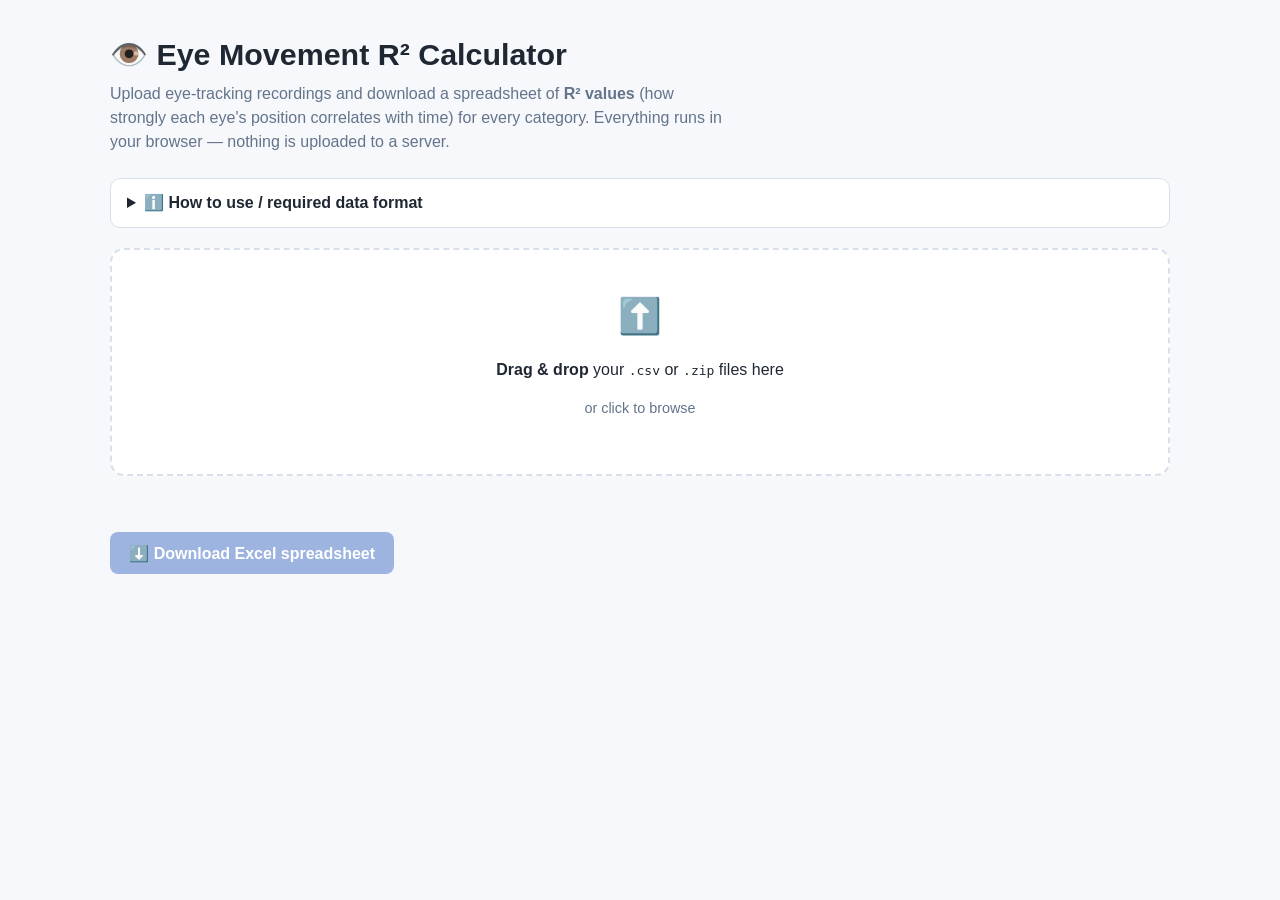
==== index.html @ cd073bf0 "a" ====
<!DOCTYPE html>
<html lang="en">
<head>
  <meta charset="UTF-8" />
  <meta name="viewport" content="width=device-width, initial-scale=1.0" />
  <title>Eye Movement R² Calculator</title>
  <link rel="stylesheet" href="styles.css" />
</head>
<body>
  <main>
    <header>
      <h1>👁️ Eye Movement R² Calculator</h1>
      <p class="subtitle">
        Upload eye-tracking recordings and download a spreadsheet of
        <strong>R² values</strong> (how strongly each eye's position correlates
        with time) for every category. Everything runs in your browser — nothing
        is uploaded to a server.
      </p>
    </header>

    <details class="info">
      <summary>ℹ️ How to use / required data format</summary>
      <ol>
        <li>Your files must match the column format in this template:
          <a id="templateLink" href="#" target="_blank" rel="noopener">Example Google Sheet</a>.</li>
        <li>Each recording is a <code>.csv</code> with columns
          <code>Time(sec), LH, RH, LV, RV, TargetH, TargetV</code>.</li>
        <li>Upload the individual <code>.csv</code> files <strong>or</strong> a
          <code>.zip</code> containing them (one zip per patient works well).</li>
        <li>Patient name and category (Horizontal/Vertical, frequency, B/R) are
          read automatically from the file names — keep the original names.</li>
      </ol>
      <p class="warning">
        ⚠️ The calculator will not work if the files are not in the correct
        format. Only the <strong>LH</strong> and <strong>RH</strong> channels are
        used (this matches the reference sheet).
      </p>
    </details>

    <section id="dropZone" class="dropzone" tabindex="0">
      <input id="fileInput" type="file" accept=".csv,.zip" multiple hidden />
      <div class="dz-inner">
        <div class="dz-icon">⬆️</div>
        <p><strong>Drag &amp; drop</strong> your <code>.csv</code> or
          <code>.zip</code> files here</p>
        <p class="dz-sub">or click to browse</p>
      </div>
    </section>

    <div id="status" class="status"></div>
    <div id="warnings"></div>

    <div class="actions">
      <button id="downloadBtn" class="primary" disabled>
        ⬇️ Download Excel spreadsheet
      </button>
      <span id="redNote" class="red-note" style="display:none">
        🔴 Red columns are <strong>R-type</strong> categories.
      </span>
    </div>

    <div id="results" class="results"></div>
  </main>

  <script src="vendor/jszip.min.js"></script>
  <script src="vendor/exceljs.min.js"></script>
  <script src="app.js"></script>
</body>
</html>
---- styles.css ----
:root {
  --bg: #f6f8fb;
  --card: #ffffff;
  --border: #d9e0ea;
  --text: #1f2733;
  --muted: #64748b;
  --accent: #2563eb;
  --accent-hover: #1d4ed8;
  --red: #d00000;
  --ok: #15803d;
  --warn-bg: #fff7ed;
  --warn-border: #fdba74;
}

* { box-sizing: border-box; }

body {
  margin: 0;
  background: var(--bg);
  color: var(--text);
  font-family: -apple-system, BlinkMacSystemFont, "Segoe UI", Roboto,
    "Malgun Gothic", "맑은 고딕", sans-serif;
  line-height: 1.5;
}

main {
  max-width: 1100px;
  margin: 0 auto;
  padding: 2rem 1.25rem 4rem;
}

h1 { margin: 0 0 .25rem; font-size: 1.9rem; }
.subtitle { color: var(--muted); margin: .25rem 0 1.5rem; max-width: 70ch; }

/* Info panel */
.info {
  background: var(--card);
  border: 1px solid var(--border);
  border-radius: 10px;
  padding: .75rem 1rem;
  margin-bottom: 1.25rem;
}
.info summary { cursor: pointer; font-weight: 600; }
.info ol { margin: .75rem 0; padding-left: 1.25rem; }
.info code {
  background: #eef2f7;
  padding: .1rem .35rem;
  border-radius: 4px;
  font-size: .85em;
}
.warning {
  background: var(--warn-bg);
  border: 1px solid var(--warn-border);
  border-radius: 8px;
  padding: .6rem .8rem;
  margin: .5rem 0 0;
}

/* Drop zone */
.dropzone {
  background: var(--card);
  border: 2px dashed var(--border);
  border-radius: 14px;
  padding: 2.5rem 1rem;
  text-align: center;
  cursor: pointer;
  transition: border-color .15s, background .15s;
  outline: none;
}
.dropzone:hover, .dropzone:focus, .dropzone.hover {
  border-color: var(--accent);
  background: #f0f6ff;
}
.dz-icon { font-size: 2.2rem; }
.dz-sub { color: var(--muted); font-size: .9rem; margin-top: .25rem; }

/* Status + warnings */
.status { margin: 1.1rem 0 .25rem; min-height: 1.4rem; font-weight: 600; }
.status .ok { color: var(--ok); }
.status .error, .error { color: var(--red); }
.warn {
  background: var(--warn-bg);
  border: 1px solid var(--warn-border);
  border-radius: 8px;
  padding: .45rem .7rem;
  margin: .35rem 0;
  font-size: .9rem;
}

/* Actions */
.actions {
  display: flex;
  align-items: center;
  gap: 1rem;
  margin: 1rem 0;
  flex-wrap: wrap;
}
button.primary {
  background: var(--accent);
  color: #fff;
  border: none;
  border-radius: 8px;
  padding: .7rem 1.2rem;
  font-size: 1rem;
  font-weight: 600;
  cursor: pointer;
  transition: background .15s;
}
button.primary:hover:not(:disabled) { background: var(--accent-hover); }
button.primary:disabled { background: #9db4e0; cursor: not-allowed; }
.red-note { color: var(--muted); font-size: .9rem; }

/* Results table */
.results { overflow-x: auto; margin-top: .5rem; }
table {
  border-collapse: collapse;
  width: 100%;
  background: var(--card);
  border-radius: 10px;
  overflow: hidden;
  font-size: .9rem;
}
th, td {
  border: 1px solid var(--border);
  padding: .45rem .6rem;
  text-align: right;
  white-space: nowrap;
}
th {
  background: #f2f5f9;
  position: sticky;
  top: 0;
  text-align: center;
}
td.patient { text-align: left; font-weight: 600; }
th:first-child, td:first-child, th:nth-child(2), td:nth-child(2) { text-align: left; }
.red { color: var(--red) !important; }
tbody tr:nth-child(4n+1) td, tbody tr:nth-child(4n+2) td { background: #fbfcfe; }
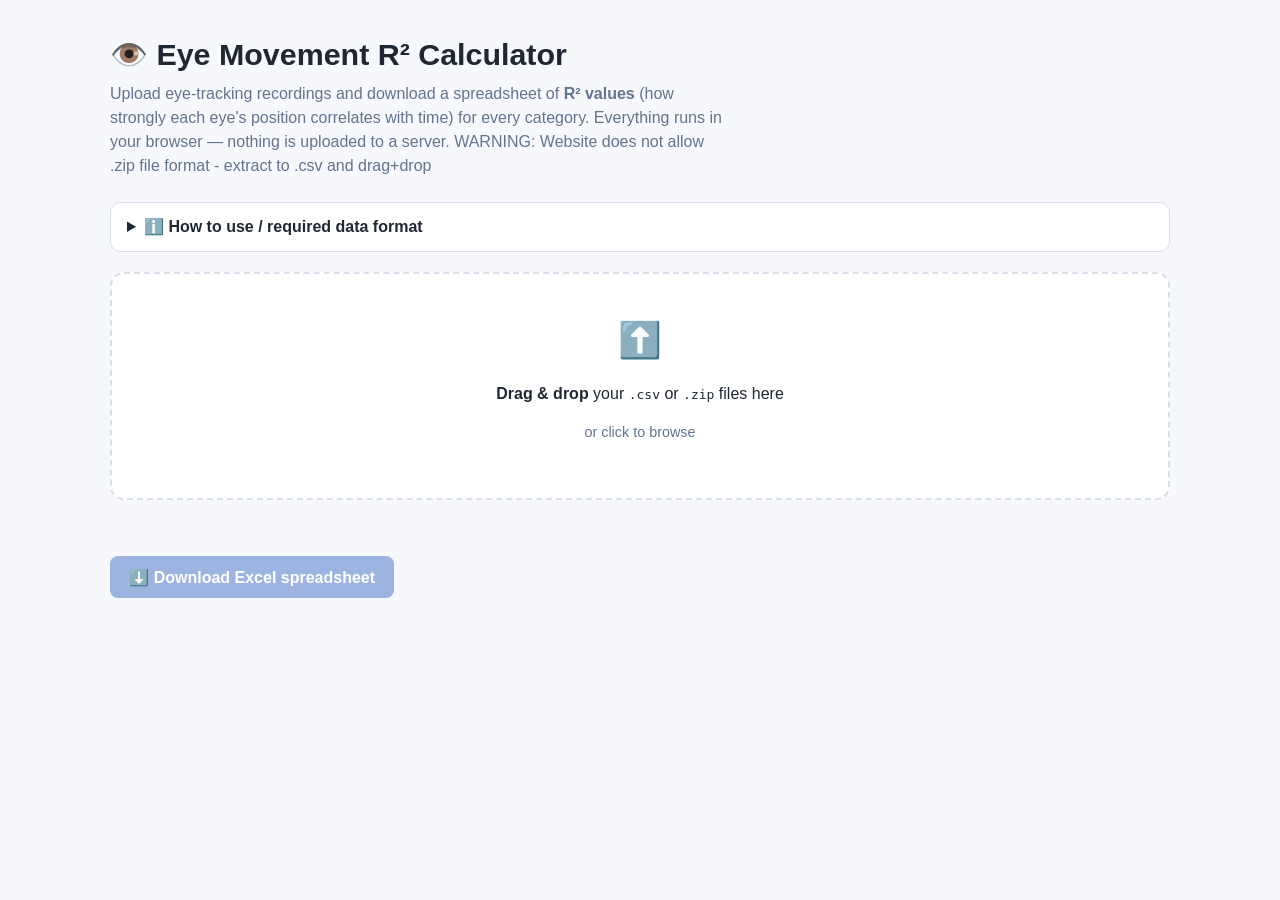
==== commit 9cf1d901: "updateinfo" ====
--- a/index.html
+++ b/index.html
@@ -15,6 +15,7 @@
         <strong>R² values</strong> (how strongly each eye's position correlates
         with time) for every category. Everything runs in your browser — nothing
         is uploaded to a server.
+        WARNING: Website does not allow .zip file format - extract to .csv and drag+drop
       </p>
     </header>
 
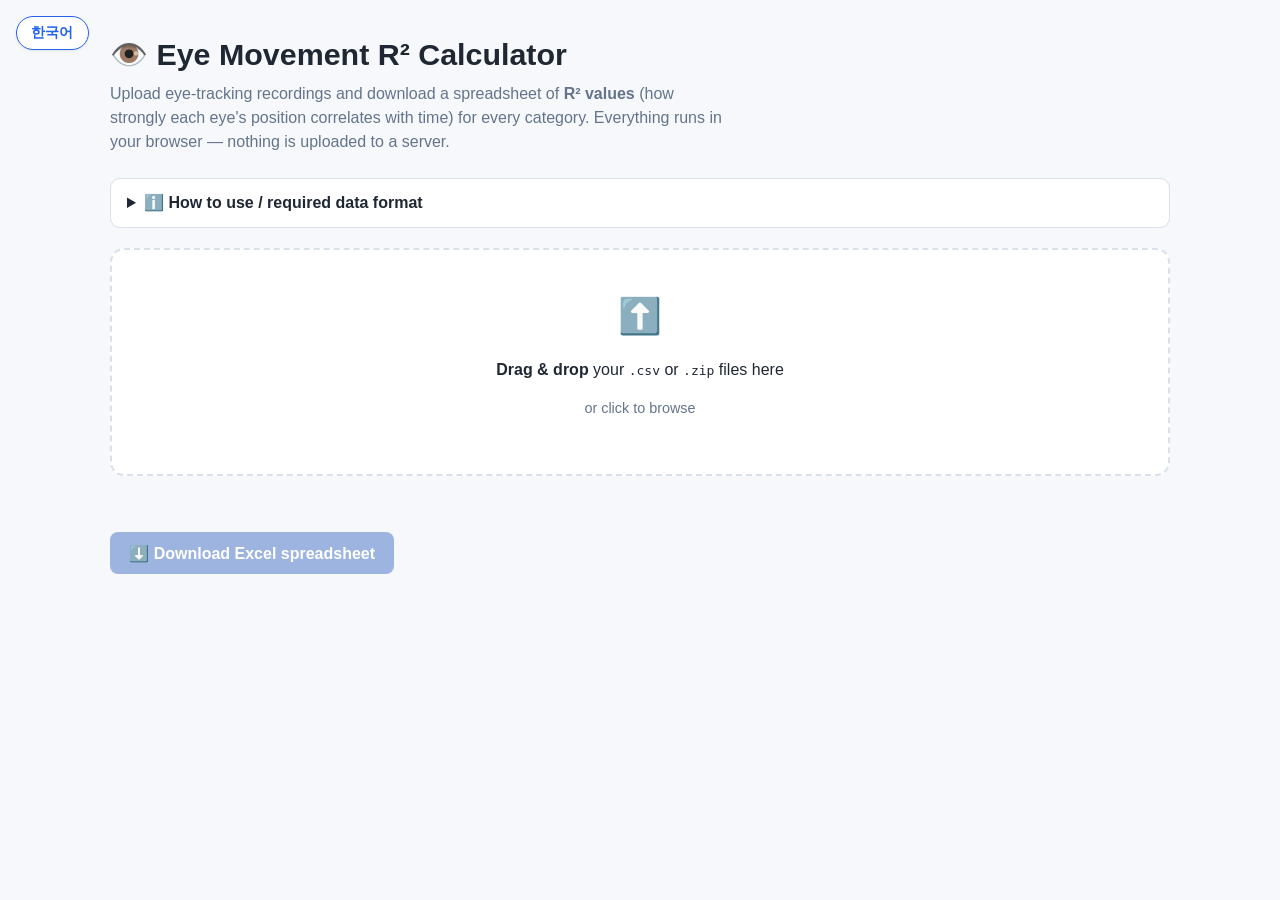
==== commit b9e91e4e: "fix" ====
--- a/index.html
+++ b/index.html
@@ -7,31 +7,32 @@
   <link rel="stylesheet" href="styles.css" />
 </head>
 <body>
+  <button id="langToggle" class="lang-toggle" type="button">한국어</button>
+
   <main>
     <header>
-      <h1>👁️ Eye Movement R² Calculator</h1>
-      <p class="subtitle">
+      <h1 data-i18n="title">👁️ Eye Movement R² Calculator</h1>
+      <p class="subtitle" data-i18n-html="subtitle">
         Upload eye-tracking recordings and download a spreadsheet of
         <strong>R² values</strong> (how strongly each eye's position correlates
         with time) for every category. Everything runs in your browser — nothing
         is uploaded to a server.
-        WARNING: Website does not allow .zip file format - extract to .csv and drag+drop
       </p>
     </header>
 
     <details class="info">
-      <summary>ℹ️ How to use / required data format</summary>
+      <summary data-i18n="infoSummary">ℹ️ How to use / required data format</summary>
       <ol>
-        <li>Your files must match the column format in this template:
+        <li data-i18n-html="step1">Your files must match the column format in this template:
           <a id="templateLink" href="#" target="_blank" rel="noopener">Example Google Sheet</a>.</li>
-        <li>Each recording is a <code>.csv</code> with columns
+        <li data-i18n-html="step2">Each recording is a <code>.csv</code> with columns
           <code>Time(sec), LH, RH, LV, RV, TargetH, TargetV</code>.</li>
-        <li>Upload the individual <code>.csv</code> files <strong>or</strong> a
+        <li data-i18n-html="step3">Upload the individual <code>.csv</code> files <strong>or</strong> a
           <code>.zip</code> containing them (one zip per patient works well).</li>
-        <li>Patient name and category (Horizontal/Vertical, frequency, B/R) are
+        <li data-i18n-html="step4">Patient name and category (Horizontal/Vertical, frequency, B/R) are
           read automatically from the file names — keep the original names.</li>
       </ol>
-      <p class="warning">
+      <p class="warning" data-i18n-html="warning">
         ⚠️ The calculator will not work if the files are not in the correct
         format. Only the <strong>LH</strong> and <strong>RH</strong> channels are
         used (this matches the reference sheet).
@@ -42,9 +43,9 @@
       <input id="fileInput" type="file" accept=".csv,.zip" multiple hidden />
       <div class="dz-inner">
         <div class="dz-icon">⬆️</div>
-        <p><strong>Drag &amp; drop</strong> your <code>.csv</code> or
+        <p data-i18n-html="dropTitle"><strong>Drag &amp; drop</strong> your <code>.csv</code> or
           <code>.zip</code> files here</p>
-        <p class="dz-sub">or click to browse</p>
+        <p class="dz-sub" data-i18n="dropSub">or click to browse</p>
       </div>
     </section>
 
@@ -52,10 +53,10 @@
     <div id="warnings"></div>
 
     <div class="actions">
-      <button id="downloadBtn" class="primary" disabled>
+      <button id="downloadBtn" class="primary" disabled data-i18n="downloadBtn">
         ⬇️ Download Excel spreadsheet
       </button>
-      <span id="redNote" class="red-note" style="display:none">
+      <span id="redNote" class="red-note" style="display:none" data-i18n-html="redNote">
         🔴 Red columns are <strong>R-type</strong> categories.
       </span>
     </div>
@@ -63,8 +64,15 @@
     <div id="results" class="results"></div>
   </main>
 
+  <!-- Local copies (offline use). If missing/blocked, fall back to a CDN. -->
   <script src="vendor/jszip.min.js"></script>
+  <script>
+    window.JSZip || document.write('<script src="https://cdnjs.cloudflare.com/ajax/libs/jszip/3.10.1/jszip.min.js"><\/script>');
+  </script>
   <script src="vendor/exceljs.min.js"></script>
+  <script>
+    window.ExcelJS || document.write('<script src="https://cdnjs.cloudflare.com/ajax/libs/exceljs/4.4.0/exceljs.min.js"><\/script>');
+  </script>
   <script src="app.js"></script>
 </body>
 </html>
--- a/styles.css
+++ b/styles.css
@@ -27,6 +27,30 @@
   max-width: 1100px;
   margin: 0 auto;
   padding: 2rem 1.25rem 4rem;
+}
+
+/* Language toggle (top-left) */
+.lang-toggle {
+  position: fixed;
+  top: 1rem;
+  left: 1rem;
+  z-index: 10;
+  background: var(--card);
+  color: var(--accent);
+  border: 1px solid var(--accent);
+  border-radius: 999px;
+  padding: .4rem .9rem;
+  font-size: .9rem;
+  font-weight: 600;
+  cursor: pointer;
+  box-shadow: 0 1px 3px rgba(0, 0, 0, .08);
+  transition: background .15s, color .15s;
+}
+.lang-toggle:hover { background: var(--accent); color: #fff; }
+
+@media (max-width: 720px) {
+  /* Keep the heading clear of the fixed toggle on narrow screens. */
+  header { padding-top: 2.5rem; }
 }
 
 h1 { margin: 0 0 .25rem; font-size: 1.9rem; }
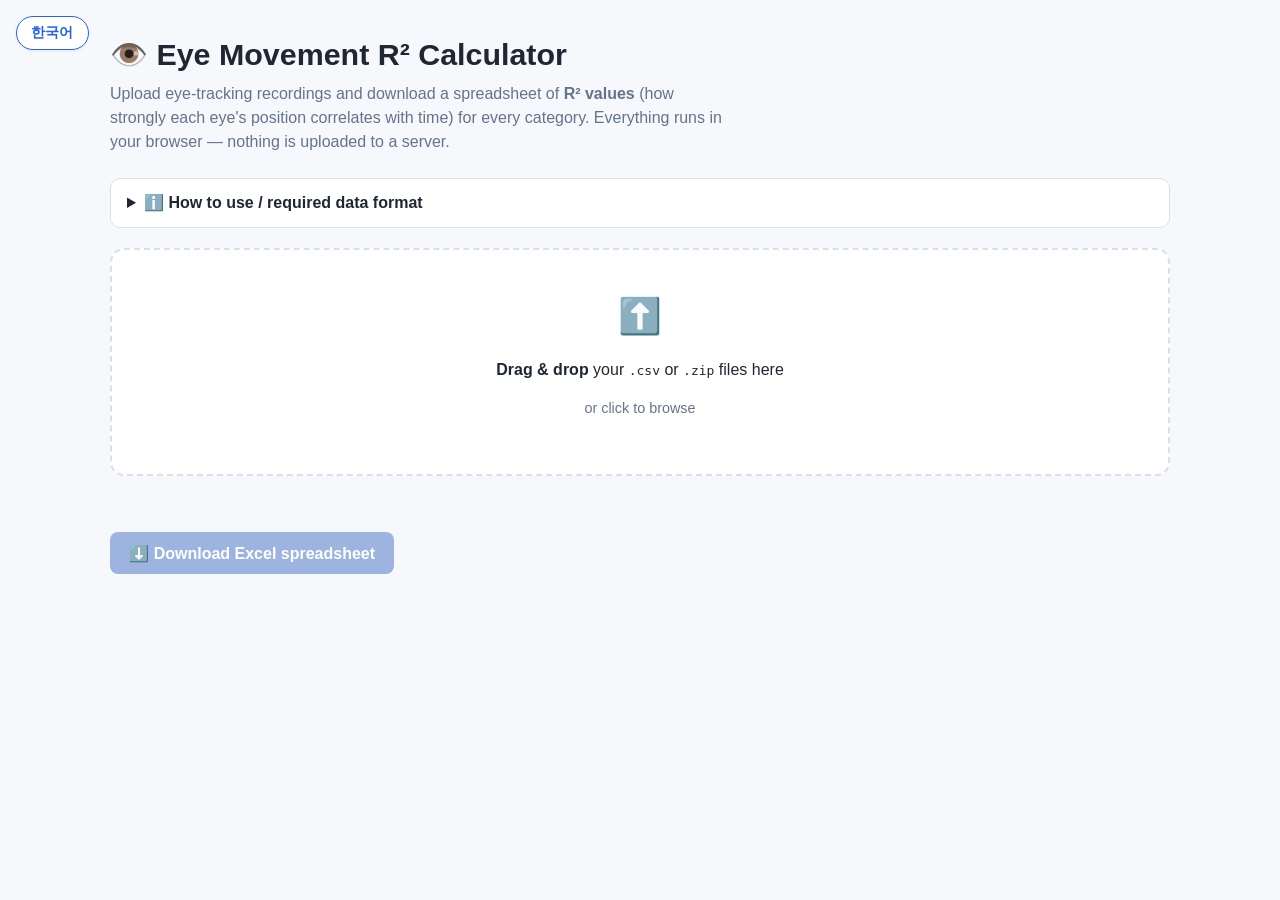
==== commit c213cdbc: "average_fix" ====
--- a/index.html
+++ b/index.html
@@ -4,7 +4,8 @@
   <meta charset="UTF-8" />
   <meta name="viewport" content="width=device-width, initial-scale=1.0" />
   <title>Eye Movement R² Calculator</title>
-  <link rel="stylesheet" href="styles.css" />
+  <!-- Bump ?v= on each deploy so browsers fetch the new file instead of a cached copy. -->
+  <link rel="stylesheet" href="styles.css?v=3" />
 </head>
 <body>
   <button id="langToggle" class="lang-toggle" type="button">한국어</button>
@@ -62,6 +63,11 @@
     </div>
 
     <div id="results" class="results"></div>
+
+    <h2 id="avgHeading" class="avg-heading" style="display:none" data-i18n="avgHeading">
+      Average of Left &amp; Right eye
+    </h2>
+    <div id="avgResults" class="results"></div>
   </main>
 
   <!-- Local copies (offline use). If missing/blocked, fall back to a CDN. -->
@@ -73,6 +79,6 @@
   <script>
     window.ExcelJS || document.write('<script src="https://cdnjs.cloudflare.com/ajax/libs/exceljs/4.4.0/exceljs.min.js"><\/script>');
   </script>
-  <script src="app.js"></script>
+  <script src="app.js?v=3"></script>
 </body>
 </html>
--- a/styles.css
+++ b/styles.css
@@ -134,6 +134,14 @@
 button.primary:disabled { background: #9db4e0; cursor: not-allowed; }
 .red-note { color: var(--muted); font-size: .9rem; }
 
+/* Average table heading */
+.avg-heading {
+  margin: 2rem 0 .25rem;
+  font-size: 1.15rem;
+  padding-top: 1rem;
+  border-top: 2px solid var(--border);
+}
+
 /* Results table */
 .results { overflow-x: auto; margin-top: .5rem; }
 table {
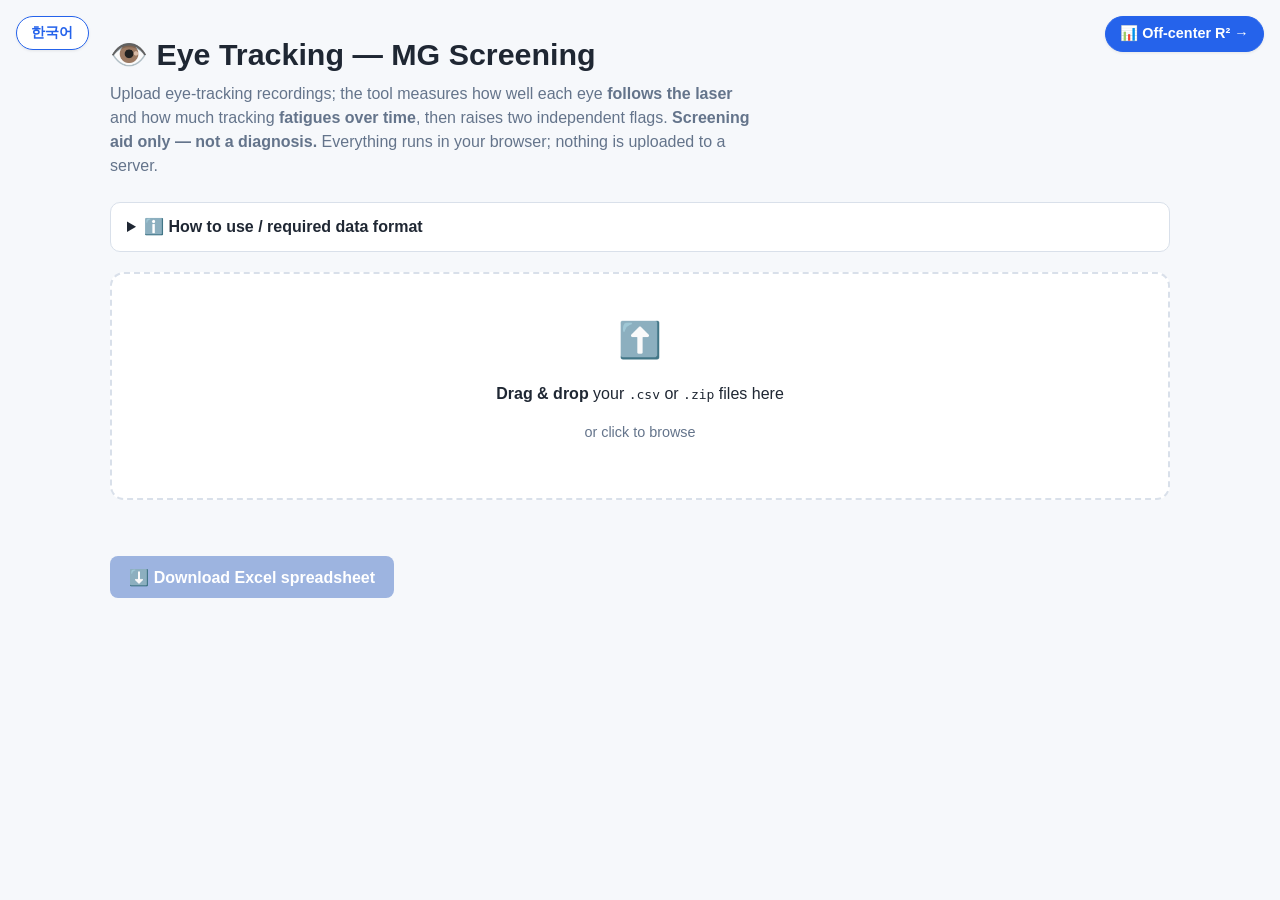
==== commit 9a157df8: "v1 I pulled my prev publish because the new one is different from how I intended it to work with dad" ====
--- a/index.html
+++ b/index.html
@@ -3,21 +3,20 @@
 <head>
   <meta charset="UTF-8" />
   <meta name="viewport" content="width=device-width, initial-scale=1.0" />
-  <title>Eye Movement R² Calculator</title>
+  <title>Eye Tracking — MG Screening</title>
   <!-- Bump ?v= on each deploy so browsers fetch the new file instead of a cached copy. -->
-  <link rel="stylesheet" href="styles.css?v=3" />
+  <link rel="stylesheet" href="styles.css?v=2" />
 </head>
 <body>
   <button id="langToggle" class="lang-toggle" type="button">한국어</button>
+  <a id="navLink" class="nav-link" href="offcenter.html" data-i18n="navLabel">📊 Off-center R² →</a>
 
   <main>
     <header>
-      <h1 data-i18n="title">👁️ Eye Movement R² Calculator</h1>
+      <h1 data-i18n="title">👁️ Eye Tracking — MG Screening</h1>
       <p class="subtitle" data-i18n-html="subtitle">
-        Upload eye-tracking recordings and download a spreadsheet of
-        <strong>R² values</strong> (how strongly each eye's position correlates
-        with time) for every category. Everything runs in your browser — nothing
-        is uploaded to a server.
+        Upload eye-tracking recordings; the tool flags patients whose eyes fail to
+        follow the laser or fatigue over time. <strong>Screening aid only.</strong>
       </p>
     </header>
 
@@ -30,13 +29,10 @@
           <code>Time(sec), LH, RH, LV, RV, TargetH, TargetV</code>.</li>
         <li data-i18n-html="step3">Upload the individual <code>.csv</code> files <strong>or</strong> a
           <code>.zip</code> containing them (one zip per patient works well).</li>
-        <li data-i18n-html="step4">Patient name and category (Horizontal/Vertical, frequency, B/R) are
-          read automatically from the file names — keep the original names.</li>
+        <li data-i18n-html="step4">Horizontal uses LH/RH vs TargetH; vertical uses LV/RV vs TargetV.</li>
       </ol>
       <p class="warning" data-i18n-html="warning">
-        ⚠️ The calculator will not work if the files are not in the correct
-        format. Only the <strong>LH</strong> and <strong>RH</strong> channels are
-        used (this matches the reference sheet).
+        ⚠️ Needs valid Target (laser) columns. Screening signal, not a diagnosis.
       </p>
     </details>
 
@@ -44,8 +40,7 @@
       <input id="fileInput" type="file" accept=".csv,.zip" multiple hidden />
       <div class="dz-inner">
         <div class="dz-icon">⬆️</div>
-        <p data-i18n-html="dropTitle"><strong>Drag &amp; drop</strong> your <code>.csv</code> or
-          <code>.zip</code> files here</p>
+        <p data-i18n-html="dropTitle"><strong>Drag &amp; drop</strong> your files here</p>
         <p class="dz-sub" data-i18n="dropSub">or click to browse</p>
       </div>
     </section>
@@ -57,17 +52,13 @@
       <button id="downloadBtn" class="primary" disabled data-i18n="downloadBtn">
         ⬇️ Download Excel spreadsheet
       </button>
-      <span id="redNote" class="red-note" style="display:none" data-i18n-html="redNote">
-        🔴 Red columns are <strong>R-type</strong> categories.
-      </span>
     </div>
 
+    <h2 id="resultsHeading" class="table-heading" style="display:none" data-i18n="resultsHeading">
+      Screening results
+    </h2>
+    <p id="legend" class="legend" style="display:none" data-i18n-html="legend"></p>
     <div id="results" class="results"></div>
-
-    <h2 id="avgHeading" class="avg-heading" style="display:none" data-i18n="avgHeading">
-      Average of Left &amp; Right eye
-    </h2>
-    <div id="avgResults" class="results"></div>
   </main>
 
   <!-- Local copies (offline use). If missing/blocked, fall back to a CDN. -->
@@ -79,6 +70,6 @@
   <script>
     window.ExcelJS || document.write('<script src="https://cdnjs.cloudflare.com/ajax/libs/exceljs/4.4.0/exceljs.min.js"><\/script>');
   </script>
-  <script src="app.js?v=3"></script>
+  <script src="app.js?v=2"></script>
 </body>
 </html>
--- a/styles.css
+++ b/styles.css
@@ -23,148 +23,94 @@
   line-height: 1.5;
 }
 
-main {
-  max-width: 1100px;
-  margin: 0 auto;
-  padding: 2rem 1.25rem 4rem;
-}
+main { max-width: 1100px; margin: 0 auto; padding: 2rem 1.25rem 4rem; }
 
-/* Language toggle (top-left) */
 .lang-toggle {
-  position: fixed;
-  top: 1rem;
-  left: 1rem;
-  z-index: 10;
-  background: var(--card);
-  color: var(--accent);
-  border: 1px solid var(--accent);
-  border-radius: 999px;
-  padding: .4rem .9rem;
-  font-size: .9rem;
-  font-weight: 600;
-  cursor: pointer;
-  box-shadow: 0 1px 3px rgba(0, 0, 0, .08);
-  transition: background .15s, color .15s;
+  position: fixed; top: 1rem; left: 1rem; z-index: 10;
+  background: var(--card); color: var(--accent);
+  border: 1px solid var(--accent); border-radius: 999px;
+  padding: .4rem .9rem; font-size: .9rem; font-weight: 600; cursor: pointer;
+  box-shadow: 0 1px 3px rgba(0, 0, 0, .08); transition: background .15s, color .15s;
 }
 .lang-toggle:hover { background: var(--accent); color: #fff; }
 
+/* Nav link to the other page (top-right) */
+.nav-link {
+  position: fixed; top: 1rem; right: 1rem; z-index: 10;
+  background: var(--accent); color: #fff; border: 1px solid var(--accent);
+  border-radius: 999px; padding: .4rem .9rem; font-size: .9rem; font-weight: 600;
+  text-decoration: none; box-shadow: 0 1px 3px rgba(0, 0, 0, .08); transition: background .15s;
+}
+.nav-link:hover { background: var(--accent-hover); }
+
 @media (max-width: 720px) {
-  /* Keep the heading clear of the fixed toggle on narrow screens. */
-  header { padding-top: 2.5rem; }
+  header { padding-top: 3.5rem; }
+  .nav-link { font-size: .8rem; padding: .35rem .7rem; }
 }
 
 h1 { margin: 0 0 .25rem; font-size: 1.9rem; }
-.subtitle { color: var(--muted); margin: .25rem 0 1.5rem; max-width: 70ch; }
+.subtitle { color: var(--muted); margin: .25rem 0 1.5rem; max-width: 72ch; }
 
-/* Info panel */
+.table-heading {
+  margin: 2rem 0 .25rem; font-size: 1.15rem;
+  padding-top: 1rem; border-top: 2px solid var(--border);
+}
+.legend { color: var(--muted); font-size: .9rem; margin: .25rem 0 .5rem; }
+
 .info {
-  background: var(--card);
-  border: 1px solid var(--border);
-  border-radius: 10px;
-  padding: .75rem 1rem;
-  margin-bottom: 1.25rem;
+  background: var(--card); border: 1px solid var(--border);
+  border-radius: 10px; padding: .75rem 1rem; margin-bottom: 1.25rem;
 }
 .info summary { cursor: pointer; font-weight: 600; }
 .info ol { margin: .75rem 0; padding-left: 1.25rem; }
-.info code {
-  background: #eef2f7;
-  padding: .1rem .35rem;
-  border-radius: 4px;
-  font-size: .85em;
-}
+.info code { background: #eef2f7; padding: .1rem .35rem; border-radius: 4px; font-size: .85em; }
 .warning {
-  background: var(--warn-bg);
-  border: 1px solid var(--warn-border);
-  border-radius: 8px;
-  padding: .6rem .8rem;
-  margin: .5rem 0 0;
+  background: var(--warn-bg); border: 1px solid var(--warn-border);
+  border-radius: 8px; padding: .6rem .8rem; margin: .5rem 0 0;
 }
 
-/* Drop zone */
 .dropzone {
-  background: var(--card);
-  border: 2px dashed var(--border);
-  border-radius: 14px;
-  padding: 2.5rem 1rem;
-  text-align: center;
-  cursor: pointer;
-  transition: border-color .15s, background .15s;
-  outline: none;
+  background: var(--card); border: 2px dashed var(--border); border-radius: 14px;
+  padding: 2.5rem 1rem; text-align: center; cursor: pointer;
+  transition: border-color .15s, background .15s; outline: none;
 }
-.dropzone:hover, .dropzone:focus, .dropzone.hover {
-  border-color: var(--accent);
-  background: #f0f6ff;
-}
+.dropzone:hover, .dropzone:focus, .dropzone.hover { border-color: var(--accent); background: #f0f6ff; }
 .dz-icon { font-size: 2.2rem; }
 .dz-sub { color: var(--muted); font-size: .9rem; margin-top: .25rem; }
 
-/* Status + warnings */
 .status { margin: 1.1rem 0 .25rem; min-height: 1.4rem; font-weight: 600; }
 .status .ok { color: var(--ok); }
 .status .error, .error { color: var(--red); }
 .warn {
-  background: var(--warn-bg);
-  border: 1px solid var(--warn-border);
-  border-radius: 8px;
-  padding: .45rem .7rem;
-  margin: .35rem 0;
-  font-size: .9rem;
+  background: var(--warn-bg); border: 1px solid var(--warn-border);
+  border-radius: 8px; padding: .45rem .7rem; margin: .35rem 0; font-size: .9rem;
 }
 
-/* Actions */
-.actions {
-  display: flex;
-  align-items: center;
-  gap: 1rem;
-  margin: 1rem 0;
-  flex-wrap: wrap;
-}
+.actions { display: flex; align-items: center; gap: 1rem; margin: 1rem 0; flex-wrap: wrap; }
 button.primary {
-  background: var(--accent);
-  color: #fff;
-  border: none;
-  border-radius: 8px;
-  padding: .7rem 1.2rem;
-  font-size: 1rem;
-  font-weight: 600;
-  cursor: pointer;
-  transition: background .15s;
+  background: var(--accent); color: #fff; border: none; border-radius: 8px;
+  padding: .7rem 1.2rem; font-size: 1rem; font-weight: 600; cursor: pointer; transition: background .15s;
 }
 button.primary:hover:not(:disabled) { background: var(--accent-hover); }
 button.primary:disabled { background: #9db4e0; cursor: not-allowed; }
-.red-note { color: var(--muted); font-size: .9rem; }
 
-/* Average table heading */
-.avg-heading {
-  margin: 2rem 0 .25rem;
-  font-size: 1.15rem;
-  padding-top: 1rem;
-  border-top: 2px solid var(--border);
-}
-
-/* Results table */
 .results { overflow-x: auto; margin-top: .5rem; }
 table {
-  border-collapse: collapse;
-  width: 100%;
-  background: var(--card);
-  border-radius: 10px;
-  overflow: hidden;
-  font-size: .9rem;
+  border-collapse: collapse; width: 100%; background: var(--card);
+  border-radius: 10px; overflow: hidden; font-size: .9rem;
 }
-th, td {
-  border: 1px solid var(--border);
-  padding: .45rem .6rem;
-  text-align: right;
-  white-space: nowrap;
-}
-th {
-  background: #f2f5f9;
-  position: sticky;
-  top: 0;
-  text-align: center;
-}
+th, td { border: 1px solid var(--border); padding: .45rem .6rem; text-align: right; white-space: nowrap; }
+th { background: #f2f5f9; position: sticky; top: 0; text-align: center; }
 td.patient { text-align: left; font-weight: 600; }
-th:first-child, td:first-child, th:nth-child(2), td:nth-child(2) { text-align: left; }
+th:first-child, td:first-child { text-align: left; }
+tbody tr:hover td { background: #f0f6ff; }
 .red { color: var(--red) !important; }
-tbody tr:nth-child(4n+1) td, tbody tr:nth-child(4n+2) td { background: #fbfcfe; }
+/* Divider between patient groups in the off-center table */
+tr.group-top td { border-top: 2px solid #b9c4d4; }
+
+/* Verdict cells */
+td.verdict { text-align: center; font-weight: 700; }
+.v-high { background: #fdecec; color: #b30000; }
+.v-mid  { background: #fff3e0; color: #b45309; }
+.v-low  { background: #e9f6e9; color: #15803d; }
+.v-none { background: #ededed; color: #64748b; font-weight: 600; }
